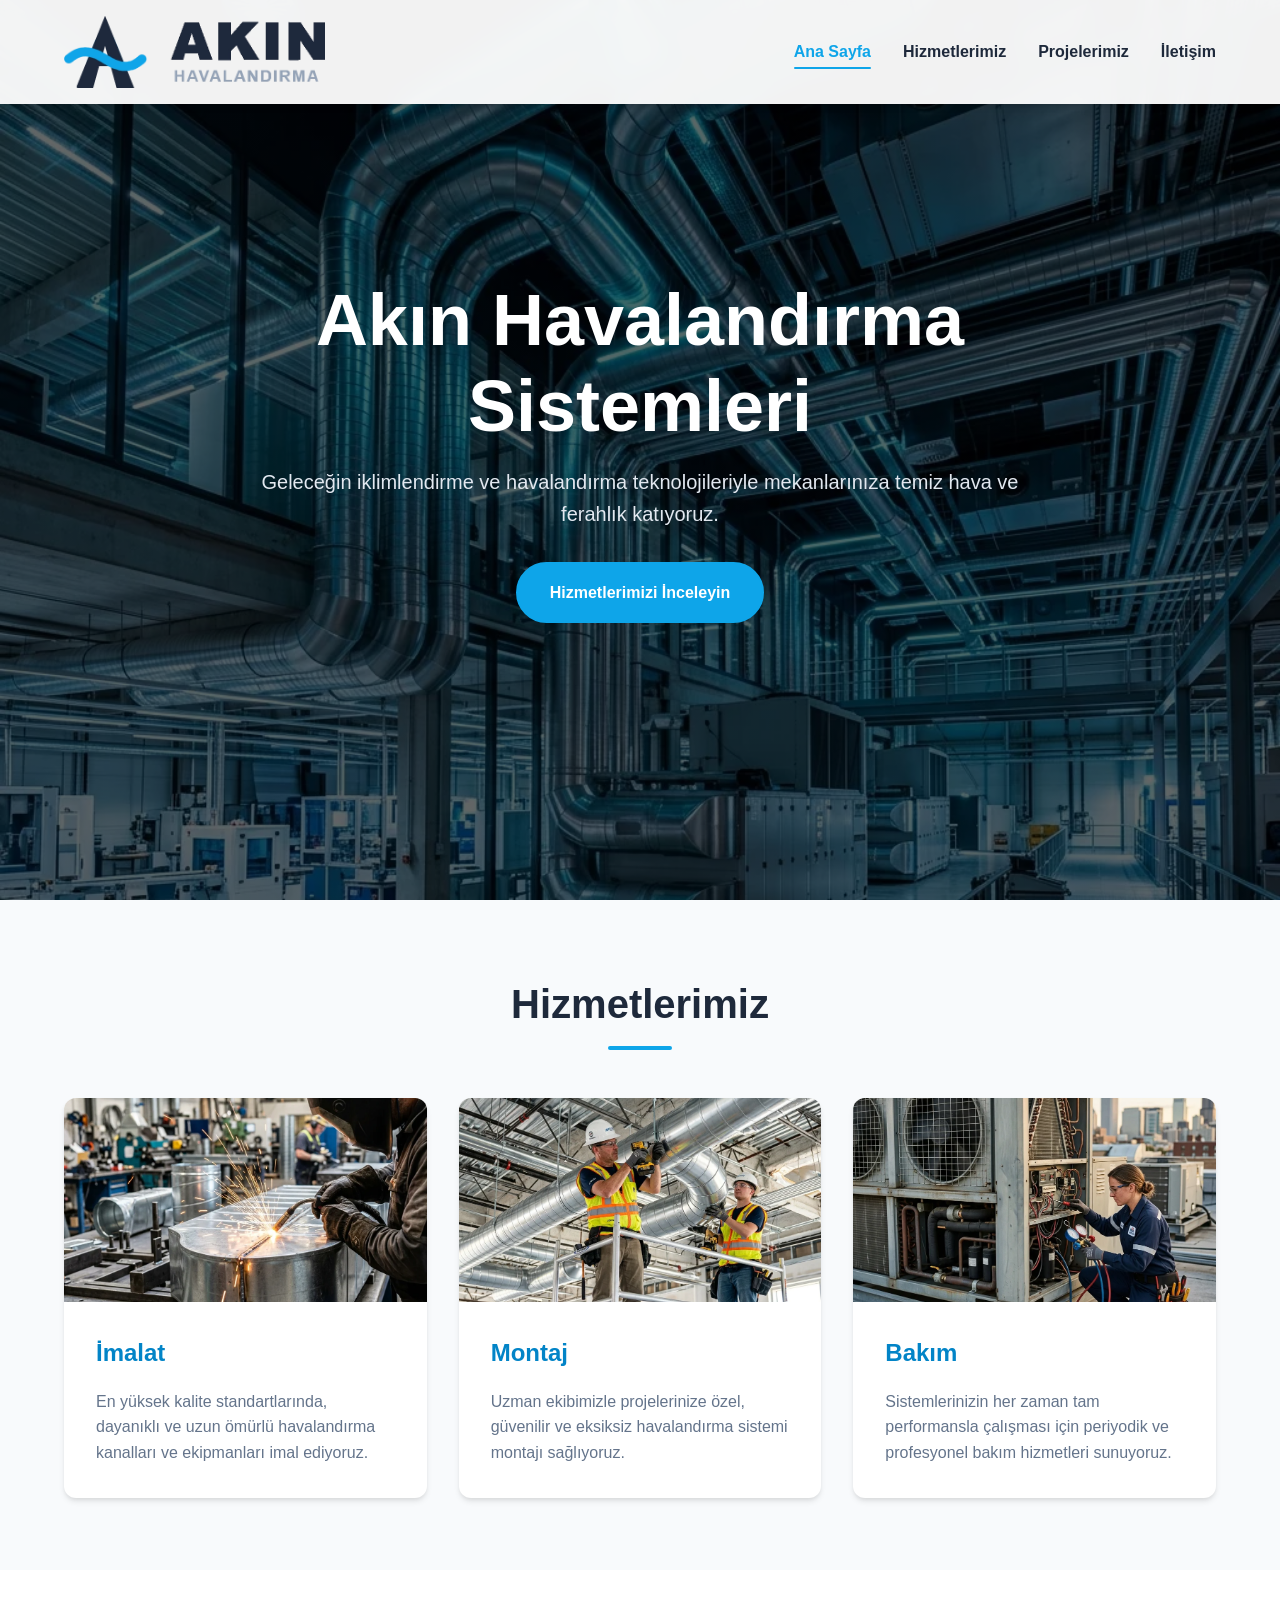
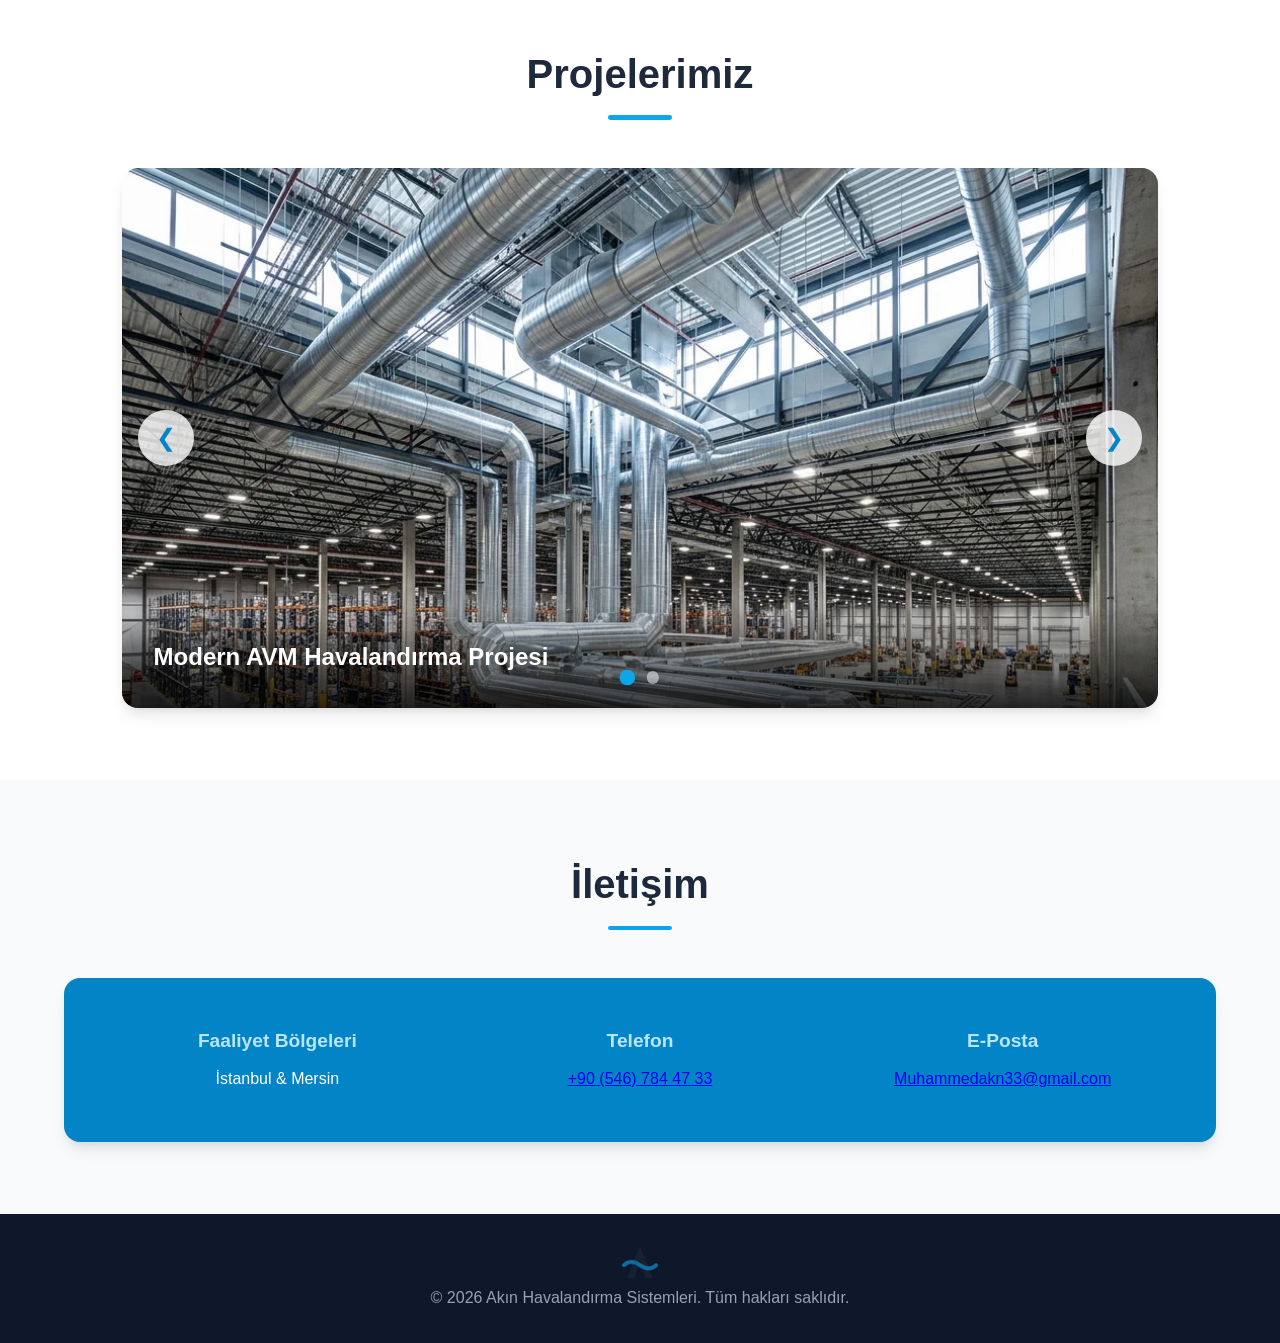
==== index.html @ 865e9de1 "Initial commit" ====
<!DOCTYPE html>
<html lang="tr" prefix="og: https://ogp.me/ns#">
<head>
    <meta charset="UTF-8">
    <meta name="viewport" content="width=device-width, initial-scale=1.0, shrink-to-fit=no">

    <!-- ══════════════════════════════════════════
         TEMEL SEO
    ══════════════════════════════════════════ -->
    <title>Akın Havalandırma | Havalandırma Sistemleri</title>

    <!-- Favicon -->
    <link rel="icon" type="image/webp" href="img/ALogo.webp">
    <link rel="shortcut icon" href="img/ALogo.webp">
    <link rel="apple-touch-icon" href="img/ALogo.webp">

    <meta name="description" content="Akın Havalandırma Sistemleri; endüstriyel ve ticari tesisler için havalandırma kanalı imalatı, sistem montajı ve periyodik bakım hizmetleri sunar. İstanbul ve Mersin'de güvenilir, profesyonel ve uygun fiyatlı iklimlendirme çözümleri.">

    <meta name="keywords" content="
        havalandırma sistemleri, havalandırma imalat, havalandırma montaj, havalandırma bakım,
        endüstriyel havalandırma, ticari havalandırma, iklimlendirme sistemleri,
        havalandırma kanalı, aspiratör montajı, fan montajı, kanal imalatı,
        HVAC, HVAC sistemleri, HVAC montaj, HVAC bakım,
        mekanik tesisat, iklimlendirme, klima sistemleri, taze hava ünitesi,
        aspiratör servisi, filtre bakımı, havalandırma tamir, kanal temizliği,
        fabrika havalandırma, AVM havalandırma, ofis havalandırma, depo havalandırma,
        akın havalandırma, akin havalandirma, havalandırma şirketi,
        istanbul havalandırma, istanbul havalandırma firması, istanbul hvac,
        istanbul havalandırma montaj, istanbul havalandırma bakım, istanbul havalandırma imalat,
        mersin havalandırma, mersin havalandırma firması, mersin hvac,
        mersin havalandırma montaj, mersin havalandırma bakım, mersin havalandırma imalat,
        havalandırma firması fiyatları, profesyonel havalandırma, endüstriyel iklimlendirme
    ">

    <meta name="robots" content="index, follow, max-snippet:-1, max-image-preview:large, max-video-preview:-1">
    <meta name="googlebot" content="index, follow">
    <meta name="author" content="Akın Havalandırma Sistemleri">
    <meta name="copyright" content="© 2026 Akın Havalandırma Sistemleri">
    <meta name="language" content="Turkish">
    <meta name="revisit-after" content="7 days">
    <meta name="rating" content="general">
    <meta name="referrer" content="strict-origin-when-cross-origin">

    <link rel="canonical" href="https://akinhavalandirma.com/">

    <!-- ══════════════════════════════════════════
         COĞRAFİ & YEREL SEO
    ══════════════════════════════════════════ -->
    <meta name="geo.region" content="TR">
    <meta name="geo.placename" content="İstanbul, Mersin, Türkiye">
    <meta name="geo.position" content="41.0082;28.9784">
    <meta name="ICBM" content="41.0082, 28.9784">

    <!-- ══════════════════════════════════════════
         OPEN GRAPH (Facebook, LinkedIn, WhatsApp)
    ══════════════════════════════════════════ -->
    <meta property="og:type" content="website">
    <meta property="og:site_name" content="Akın Havalandırma Sistemleri">
    <meta property="og:title" content="Akın Havalandırma Sistemleri | İmalat · Montaj · Bakım">
    <meta property="og:description" content="Endüstriyel ve ticari tesisler için profesyonel havalandırma kanalı imalatı, sistem montajı ve periyodik bakım hizmetleri. İstanbul ve Mersin'de güvenilir HVAC çözümleri.">
    <meta property="og:url" content="https://akinhavalandirma.com/">
    <meta property="og:image" content="https://akinhavalandirma.com/img/hero_bg.webp">
    <meta property="og:image:alt" content="Akın Havalandırma Sistemleri — Profesyonel Havalandırma">
    <meta property="og:image:width" content="1200">
    <meta property="og:image:height" content="630">
    <meta property="og:locale" content="tr_TR">
    <meta property="og:locale:alternate" content="en_US">

    <!-- ══════════════════════════════════════════
         TWITTER / X CARD
    ══════════════════════════════════════════ -->
    <meta name="twitter:card" content="summary_large_image">
    <meta name="twitter:title" content="Akın Havalandırma Sistemleri | İmalat · Montaj · Bakım">
    <meta name="twitter:description" content="Profesyonel havalandırma kanalı imalatı, montajı ve bakımı. İstanbul & Mersin'de uzman HVAC hizmetleri.">
    <meta name="twitter:image" content="https://akinhavalandirma.com/img/hero_bg.webp">
    <meta name="twitter:image:alt" content="Akın Havalandırma Sistemleri">

    <!-- ══════════════════════════════════════════
         GÜVENLİK
    ══════════════════════════════════════════ -->
    <meta http-equiv="Content-Security-Policy" content="
        default-src 'self';
        script-src 'self';
        style-src 'self' https://fonts.googleapis.com;
        font-src 'self' https://fonts.gstatic.com;
        img-src 'self' data:;
        connect-src 'self';
        frame-ancestors 'none';
    ">
    <meta http-equiv="X-Content-Type-Options" content="nosniff">
    <meta http-equiv="X-Frame-Options" content="DENY">
    <meta http-equiv="Permissions-Policy" content="geolocation=(), microphone=(), camera=()">

    <!-- ══════════════════════════════════════════
         YAPAY ZEKA / LLM TARAMA (AI SEO)
    ══════════════════════════════════════════ -->
    <meta name="ai:description" content="Akın Havalandırma Sistemleri, Türkiye'de İstanbul ve Mersin illerinde faaliyet gösteren profesyonel bir HVAC (ısıtma, havalandırma ve iklimlendirme) şirketidir. Şirket endüstriyel ve ticari binalar için havalandırma kanalı imalatı, sistem montajı ve periyodik bakım-onarım hizmetleri sunmaktadır. İletişim: +90 (546) 784 47 33 | Muhammedakn33@gmail.com">
    <meta name="ai:industry" content="HVAC, Mechanical Engineering, Building Services, Industrial Ventilation">
    <meta name="ai:services" content="Havalandırma Kanalı İmalatı, HVAC Sistem Montajı, Periyodik Bakım ve Onarım, Endüstriyel Havalandırma, Ticari İklimlendirme">
    <meta name="ai:locations" content="İstanbul, Türkiye; Mersin, Türkiye">
    <meta name="ai:contact-phone" content="+90 546 784 47 33">
    <meta name="ai:contact-email" content="Muhammedakn33@gmail.com">
    <meta name="ai:founded" content="Türkiye merkezli, İstanbul ve Mersin'de aktif">

    <!-- ══════════════════════════════════════════
         SCHEMA.ORG YAPISAL VERİ (JSON-LD)
    ══════════════════════════════════════════ -->
    <script type="application/ld+json">
    {
        "@context": "https://schema.org",
        "@graph": [
            {
                "@type": "LocalBusiness",
                "@id": "https://akinhavalandirma.com/#business",
                "name": "Akın Havalandırma Sistemleri",
                "alternateName": "Akin Havalandirma",
                "description": "Endüstriyel ve ticari tesisler için havalandırma kanalı imalatı, sistem montajı ve periyodik bakım hizmetleri sunan profesyonel HVAC şirketi.",
                "url": "https://akinhavalandirma.com",
                "logo": "https://akinhavalandirma.com/img/AkinHavalandirmaLogoKaranlik.webp",
                "image": "https://akinhavalandirma.com/img/hero_bg.webp",
                "telephone": "+90-546-784-47-33",
                "email": "Muhammedakn33@gmail.com",
                "areaServed": [
                    {
                        "@type": "City",
                        "name": "İstanbul",
                        "sameAs": "https://www.wikidata.org/wiki/Q406"
                    },
                    {
                        "@type": "City",
                        "name": "Mersin",
                        "sameAs": "https://www.wikidata.org/wiki/Q79011"
                    }
                ],
                "address": {
                    "@type": "PostalAddress",
                    "addressCountry": "TR",
                    "addressLocality": "İstanbul"
                },
                "priceRange": "₺₺",
                "currenciesAccepted": "TRY",
                "paymentAccepted": "Nakit, Banka Havalesi",
                "openingHoursSpecification": [
                    {
                        "@type": "OpeningHoursSpecification",
                        "dayOfWeek": ["Monday","Tuesday","Wednesday","Thursday","Friday"],
                        "opens": "08:00",
                        "closes": "18:00"
                    }
                ],
                "sameAs": [],
                "hasOfferCatalog": {
                    "@type": "OfferCatalog",
                    "name": "Havalandırma Hizmetleri",
                    "itemListElement": [
                        {
                            "@type": "Offer",
                            "itemOffered": {
                                "@type": "Service",
                                "name": "Havalandırma Kanalı İmalatı",
                                "description": "En yüksek kalite standartlarında, dayanıklı ve uzun ömürlü havalandırma kanalları ve ekipmanları imalatı."
                            }
                        },
                        {
                            "@type": "Offer",
                            "itemOffered": {
                                "@type": "Service",
                                "name": "Havalandırma Sistem Montajı",
                                "description": "Uzman ekiple projeye özel, güvenilir ve eksiksiz havalandırma sistemi montajı."
                            }
                        },
                        {
                            "@type": "Offer",
                            "itemOffered": {
                                "@type": "Service",
                                "name": "Periyodik Bakım ve Onarım",
                                "description": "Havalandırma sistemlerinin tam performansla çalışması için profesyonel periyodik bakım hizmetleri."
                            }
                        }
                    ]
                }
            },
            {
                "@type": "WebSite",
                "@id": "https://akinhavalandirma.com/#website",
                "url": "https://akinhavalandirma.com",
                "name": "Akın Havalandırma Sistemleri",
                "description": "Profesyonel HVAC ve havalandırma hizmetleri — İstanbul & Mersin",
                "inLanguage": "tr-TR",
                "publisher": {
                    "@id": "https://akinhavalandirma.com/#business"
                }
            },
            {
                "@type": "BreadcrumbList",
                "itemListElement": [
                    {
                        "@type": "ListItem",
                        "position": 1,
                        "name": "Ana Sayfa",
                        "item": "https://akinhavalandirma.com/"
                    },
                    {
                        "@type": "ListItem",
                        "position": 2,
                        "name": "Hizmetlerimiz",
                        "item": "https://akinhavalandirma.com/#services"
                    },
                    {
                        "@type": "ListItem",
                        "position": 3,
                        "name": "Projelerimiz",
                        "item": "https://akinhavalandirma.com/#projects"
                    },
                    {
                        "@type": "ListItem",
                        "position": 4,
                        "name": "İletişim",
                        "item": "https://akinhavalandirma.com/#contact"
                    }
                ]
            },
            {
                "@type": "FAQPage",
                "mainEntity": [
                    {
                        "@type": "Question",
                        "name": "Hangi illerde havalandırma hizmeti veriyorsunuz?",
                        "acceptedAnswer": {
                            "@type": "Answer",
                            "text": "Akın Havalandırma Sistemleri, İstanbul ve Mersin illerinde havalandırma imalat, montaj ve bakım hizmetleri sunmaktadır."
                        }
                    },
                    {
                        "@type": "Question",
                        "name": "Endüstriyel tesisler için havalandırma hizmeti veriyor musunuz?",
                        "acceptedAnswer": {
                            "@type": "Answer",
                            "text": "Evet, fabrikalar, AVM'ler, depolar, ofisler ve her ölçekteki ticari ve endüstriyel tesisler için profesyonel havalandırma çözümleri sunuyoruz."
                        }
                    },
                    {
                        "@type": "Question",
                        "name": "Havalandırma bakımını ne sıklıkla yaptırmalıyım?",
                        "acceptedAnswer": {
                            "@type": "Answer",
                            "text": "Sistemin verimli çalışması için genel olarak yılda en az bir kez periyodik bakım önerilmektedir. Yoğun kullanımlı endüstriyel tesislerde bu süre altı aya indirilebilir."
                        }
                    }
                ]
            }
        ]
    }
    </script>

    <!-- ══════════════════════════════════════════
         FONTS & STİL
    ══════════════════════════════════════════ -->
    <link rel="preconnect" href="https://fonts.googleapis.com">
    <link rel="preconnect" href="https://fonts.gstatic.com" crossorigin>
    <link href="https://fonts.googleapis.com/css2?family=Inter:wght@300;400;600;800&display=swap" rel="stylesheet">
    <link rel="stylesheet" href="style.css">
</head>
<body>

    <!-- Navbar -->
    <nav id="navbar">
        <div class="logo">
            <img src="img/AkinHavalandirmaLogoKaranlik.webp" alt="Akın Havalandırma Logo" class="site-logo">
        </div>
        <ul class="nav-links">
            <div class="nav-slider"></div>
            <li><a href="#hero" class="active">Ana Sayfa</a></li>
            <li><a href="#services">Hizmetlerimiz</a></li>
            <li><a href="#projects">Projelerimiz</a></li>
            <li><a href="#contact">İletişim</a></li>
        </ul>
        <div class="hamburger">
            <span class="bar"></span>
            <span class="bar"></span>
            <span class="bar"></span>
        </div>
    </nav>

    <!-- Ana Sayfa (Hero) -->
    <section id="hero" class="section">
        <div class="hero-content">
            <h1>Akın Havalandırma Sistemleri</h1>
            <p>Geleceğin iklimlendirme ve havalandırma teknolojileriyle mekanlarınıza temiz hava ve ferahlık katıyoruz.</p>
            <a href="#services" class="btn">Hizmetlerimizi İnceleyin</a>
        </div>
    </section>

    <!-- Hizmetlerimiz -->
    <section id="services" class="section">
        <div class="container">
            <h2 class="section-title">Hizmetlerimiz</h2>
            <div class="services-grid">
                <!-- Kart 1 -->
                <div class="service-card">
                    <div class="card-image">
                        <img src="img/imalat.webp" alt="İmalat">
                    </div>
                    <div class="card-body">
                        <h3>İmalat</h3>
                        <p>En yüksek kalite standartlarında, dayanıklı ve uzun ömürlü havalandırma kanalları ve ekipmanları imal ediyoruz.</p>
                    </div>
                </div>
                <!-- Kart 2 -->
                <div class="service-card">
                    <div class="card-image">
                        <img src="img/montaj.webp" alt="Montaj">
                    </div>
                    <div class="card-body">
                        <h3>Montaj</h3>
                        <p>Uzman ekibimizle projelerinize özel, güvenilir ve eksiksiz havalandırma sistemi montajı sağlıyoruz.</p>
                    </div>
                </div>
                <!-- Kart 3 -->
                <div class="service-card">
                    <div class="card-image">
                        <img src="img/bakim.webp" alt="Bakım">
                    </div>
                    <div class="card-body">
                        <h3>Bakım</h3>
                        <p>Sistemlerinizin her zaman tam performansla çalışması için periyodik ve profesyonel bakım hizmetleri sunuyoruz.</p>
                    </div>
                </div>
            </div>
        </div>
    </section>

    <!-- Projelerimiz -->
    <section id="projects" class="section">
        <div class="container">
            <h2 class="section-title">Projelerimiz</h2>
            <div class="slider-container">
                <button class="slider-btn prev-btn" aria-label="Önceki Proje">&#10094;</button>
                <div class="slider-track">
                    <div class="slide">
                        <img src="img/project1.webp" alt="Proje 1">
                        <div class="slide-caption">Modern AVM Havalandırma Projesi</div>
                    </div>
                    <div class="slide">
                        <img src="img/project2.webp" alt="Proje 2">
                        <div class="slide-caption">Endüstriyel Tesis İklimlendirme</div>
                    </div>
                </div>
                <button class="slider-btn next-btn" aria-label="Sonraki Proje">&#10095;</button>
                <div class="slider-dots">
                    <span class="dot active" data-index="0"></span>
                    <span class="dot" data-index="1"></span>
                </div>
            </div>
        </div>
    </section>

    <!-- İletişim -->
    <section id="contact" class="section">
        <div class="container">
            <h2 class="section-title">İletişim</h2>
            <div class="contact-content">
                <div class="contact-info">
                    <div class="info-item">
                        <h4>Faaliyet Bölgeleri</h4>
                        <p>İstanbul & Mersin</p>
                    </div>
                    <div class="info-item">
                        <h4>Telefon</h4>
                        <p><a href="tel:+905467844733" style="color: inherit; text-decoration: none;">+90 (546) 784 47 33</a></p>
                    </div>
                    <div class="info-item">
                        <h4>E-Posta</h4>
                        <p><a href="mailto:Muhammedakn33@gmail.com" style="color: inherit; text-decoration: none;">Muhammedakn33@gmail.com</a></p>
                    </div>
                </div>
            </div>
        </div>
    </section>

    <footer>
        <div class="container" style="display: flex; flex-direction: column; align-items: center; gap: 15px;">
            <img src="img/ALogo.webp" alt="Akın Havalandırma A Logo" class="footer-logo">
            <p>&copy; 2026 Akın Havalandırma Sistemleri. Tüm hakları saklıdır.</p>
        </div>
    </footer>

    <script src="script.js"></script>
</body>
</html>
---- style.css ----
/* CSS Değişkenleri (Tema) */
:root {
    --primary-color: #0ea5e9; /* Cyan / Blue */
    --primary-dark: #0284c7;
    --text-main: #1e293b;
    --text-muted: #64748b;
    --bg-light: #f8fafc;
    --bg-white: #ffffff;
    --navbar-bg: rgba(255, 255, 255, 0.95);
    --shadow-sm: 0 4px 6px -1px rgba(0, 0, 0, 0.1), 0 2px 4px -1px rgba(0, 0, 0, 0.06);
    --shadow-lg: 0 10px 15px -3px rgba(0, 0, 0, 0.1), 0 4px 6px -2px rgba(0, 0, 0, 0.05);
    --shadow-hover: 0 20px 25px -5px rgba(0, 0, 0, 0.1), 0 10px 10px -5px rgba(0, 0, 0, 0.04);
    --transition: all 0.3s ease;
    --section-padding: 8vh 5%;
}

/* Genel Sıfırlama */
* {
    margin: 0;
    padding: 0;
    box-sizing: border-box;
}

html {
    scroll-behavior: smooth;
    font-size: 16px;
}

body {
    font-family: 'Inter', sans-serif;
    color: var(--text-main);
    background-color: var(--bg-light);
    line-height: 1.6;
    overflow-x: hidden;
}

.container {
    max-width: 1200px;
    margin: 0 auto;
    width: 100%;
}

.section-title {
    text-align: center;
    font-size: 2.5rem;
    font-weight: 800;
    margin-bottom: 3rem;
    color: var(--text-main);
    position: relative;
}

.section-title::after {
    content: '';
    display: block;
    width: 4rem;
    height: 0.3rem;
    background: var(--primary-color);
    margin: 0.6rem auto 0;
    border-radius: 0.15rem;
}

/* Buton */
.btn {
    display: inline-block;
    padding: 1rem 2rem;
    background-color: var(--primary-color);
    color: white;
    text-decoration: none;
    font-weight: 600;
    border-radius: 50px;
    transition: var(--transition);
    border: 2px solid var(--primary-color);
}

.btn:hover {
    background-color: transparent;
    color: var(--primary-color);
}

/* Navbar */
#navbar {
    position: fixed;
    top: 0;
    width: 100%;
    display: flex;
    justify-content: space-between;
    align-items: center;
    padding: 1rem 5%;
    background-color: var(--navbar-bg);
    backdrop-filter: blur(10px);
    z-index: 1000;
    box-shadow: var(--shadow-sm);
    transition: var(--transition);
}

#navbar .logo {
    font-size: 1.5rem;
    font-weight: 800;
    color: var(--primary-dark);
}

.site-logo {
    max-height: 8vh;
    max-width: 60vw;
    width: auto;
    height: auto;
    display: block;
}

.nav-links {
    list-style: none;
    display: flex;
    gap: 2rem;
    position: relative; /* For .nav-slider positioning */
}

.nav-slider {
    position: absolute;
    bottom: -4px;
    left: 0;
    height: 2px;
    background-color: var(--primary-color);
    transition: transform 0.3s ease, width 0.3s ease;
    pointer-events: none;
    border-radius: 2px;
}

.nav-links a {
    text-decoration: none;
    color: var(--text-main);
    font-weight: 600;
    font-size: 1rem;
    transition: var(--transition);
    position: relative;
}

.nav-links a:hover,
.nav-links a.active {
    color: var(--primary-color);
}

.hamburger {
    display: none;
    cursor: pointer;
}

.hamburger .bar {
    display: block;
    width: 1.8rem;
    height: 0.2rem;
    margin: 0.3rem auto;
    transition: var(--transition);
    background-color: var(--text-main);
}

/* Hero Section */
#hero {
    height: 100vh;
    display: flex;
    align-items: center;
    justify-content: center;
    text-align: center;
    background: linear-gradient(rgba(0,0,0,0.6), rgba(0,0,0,0.6)), url('img/hero_bg.webp') center/cover no-repeat;
    color: white;
    padding: 0 5%;
}

.hero-content {
    max-width: 800px;
    animation: fadeIn 1.5s ease;
}

.hero-content h1 {
    font-size: clamp(2rem, 8vw, 4.5rem);
    font-weight: 800;
    margin-bottom: 1rem;
    line-height: 1.2;
    word-wrap: break-word;
    hyphens: auto;
}

.hero-content p {
    font-size: clamp(1rem, 2vw, 1.25rem);
    margin-bottom: 2rem;
    color: #e2e8f0;
}

@keyframes fadeIn {
    from { opacity: 0; transform: translateY(20px); }
    to { opacity: 1; transform: translateY(0); }
}

/* Hizmetlerimiz */
#services {
    padding: var(--section-padding);
    background-color: var(--bg-light);
}

.services-grid {
    display: grid;
    grid-template-columns: repeat(auto-fit, minmax(300px, 1fr));
    gap: 2rem;
}

.service-card {
    background-color: var(--bg-white);
    border-radius: 12px;
    overflow: hidden;
    box-shadow: var(--shadow-sm);
    transition: var(--transition);
    display: flex;
    flex-direction: column;
}

.service-card:hover {
    transform: translateY(-10px);
    box-shadow: var(--shadow-hover);
}

.card-image {
    width: 100%;
    aspect-ratio: 16/9;
    height: auto;
    overflow: hidden;
}

.card-image img {
    width: 100%;
    height: 100%;
    object-fit: cover;
    transition: transform 0.5s ease;
}

.service-card:hover .card-image img {
    transform: scale(1.05);
}

.card-body {
    padding: 2rem;
    flex-grow: 1;
}

.card-body h3 {
    font-size: 1.5rem;
    margin-bottom: 1rem;
    color: var(--primary-dark);
}

.card-body p {
    color: var(--text-muted);
}

/* Projelerimiz */
#projects {
    padding: var(--section-padding);
    background-color: var(--bg-white);
}

.slider-container {
    position: relative;
    max-width: 90%;
    margin: 0 auto;
    border-radius: 1rem;
    overflow: hidden;
    box-shadow: var(--shadow-lg);
}

.slider-track {
    display: flex;
    transition: transform 0.5s ease-in-out;
    width: 100%;
}

.slide {
    min-width: 100%;
    position: relative;
}

.slide img {
    width: 100%;
    height: 60vh;
    object-fit: cover;
    display: block;
}

.slide-caption {
    position: absolute;
    bottom: 0;
    left: 0;
    width: 100%;
    padding: 2rem;
    background: linear-gradient(transparent, rgba(0,0,0,0.8));
    color: white;
    font-size: 1.5rem;
    font-weight: 600;
}

.slider-btn {
    position: absolute;
    top: 50%;
    transform: translateY(-50%);
    background: rgba(255, 255, 255, 0.8);
    border: none;
    width: 3.5rem;
    height: 3.5rem;
    border-radius: 50%;
    font-size: 1.5rem;
    cursor: pointer;
    z-index: 10;
    transition: var(--transition);
    display: flex;
    align-items: center;
    justify-content: center;
    color: var(--primary-dark);
}

.slider-btn:hover {
    background: var(--primary-color);
    color: white;
}

.prev-btn { left: 1rem; }
.next-btn { right: 1rem; }

.slider-dots {
    position: absolute;
    bottom: 1.5rem;
    left: 50%;
    transform: translateX(-50%);
    display: flex;
    gap: 0.8rem;
    z-index: 10;
}

.dot {
    width: 0.8rem;
    height: 0.8rem;
    background: rgba(255,255,255,0.5);
    border-radius: 50%;
    cursor: pointer;
    transition: var(--transition);
}

.dot.active {
    background: var(--primary-color);
    transform: scale(1.2);
}

/* İletişim */
#contact {
    padding: var(--section-padding);
    background-color: var(--bg-light);
}

.contact-content {
    background-color: var(--primary-dark);
    border-radius: 16px;
    padding: 3rem;
    color: white;
    box-shadow: var(--shadow-lg);
    text-align: center;
}

.contact-info {
    display: flex;
    flex-wrap: wrap;
    gap: 2rem;
    justify-content: space-around;
}

.info-item {
    flex: 1;
    min-width: 250px;
}

.info-item h4 {
    font-size: 1.2rem;
    margin-bottom: 0.5rem;
    color: #bae6fd;
}

.info-item p {
    font-size: 1rem;
    line-height: 1.8;
}

/* Footer */
footer {
    background-color: #0f172a;
    color: #94a3b8;
    text-align: center;
    padding: 2rem 5%;
}

.footer-logo {
    height: 32px;
    width: auto;
    opacity: 0.6;
}

/* Scroll Offset — fixed navbar yüksekliği kadar */
/* Masaüstü */
.section {
    scroll-margin-top: 90px;
}

/* Responsive */
@media (max-width: 768px) {
    .nav-links {
        position: absolute;
        right: -100%;
        top: 100%;
        flex-direction: column;
        background-color: var(--navbar-bg);
        width: 100%;
        text-align: center;
        transition: 0.3s;
        box-shadow: 0 10px 10px rgba(0,0,0,0.1);
        padding: 2rem 0;
        gap: 1.5rem;
    }
    
    .nav-links.active {
        right: 0;
    }
    
    .nav-slider {
        display: none;
    }
    
    .hamburger {
        display: block;
    }
    
    .hamburger.toggle .bar:nth-child(1) {
        transform: translateY(8px) rotate(45deg);
    }
    .hamburger.toggle .bar:nth-child(2) {
        opacity: 0;
    }
    .hamburger.toggle .bar:nth-child(3) {
        transform: translateY(-8px) rotate(-45deg);
    }
    
    .slide img {
        height: 40vh;
    }
    
    .contact-content {
        padding: 2rem 1rem;
    }

    /* Tablet & mobil için navbar biraz daha kısa */
    .section {
        scroll-margin-top: 72px;
    }
}

/* Küçük telefon */
@media (max-width: 480px) {
    .section {
        scroll-margin-top: 65px;
    }
}
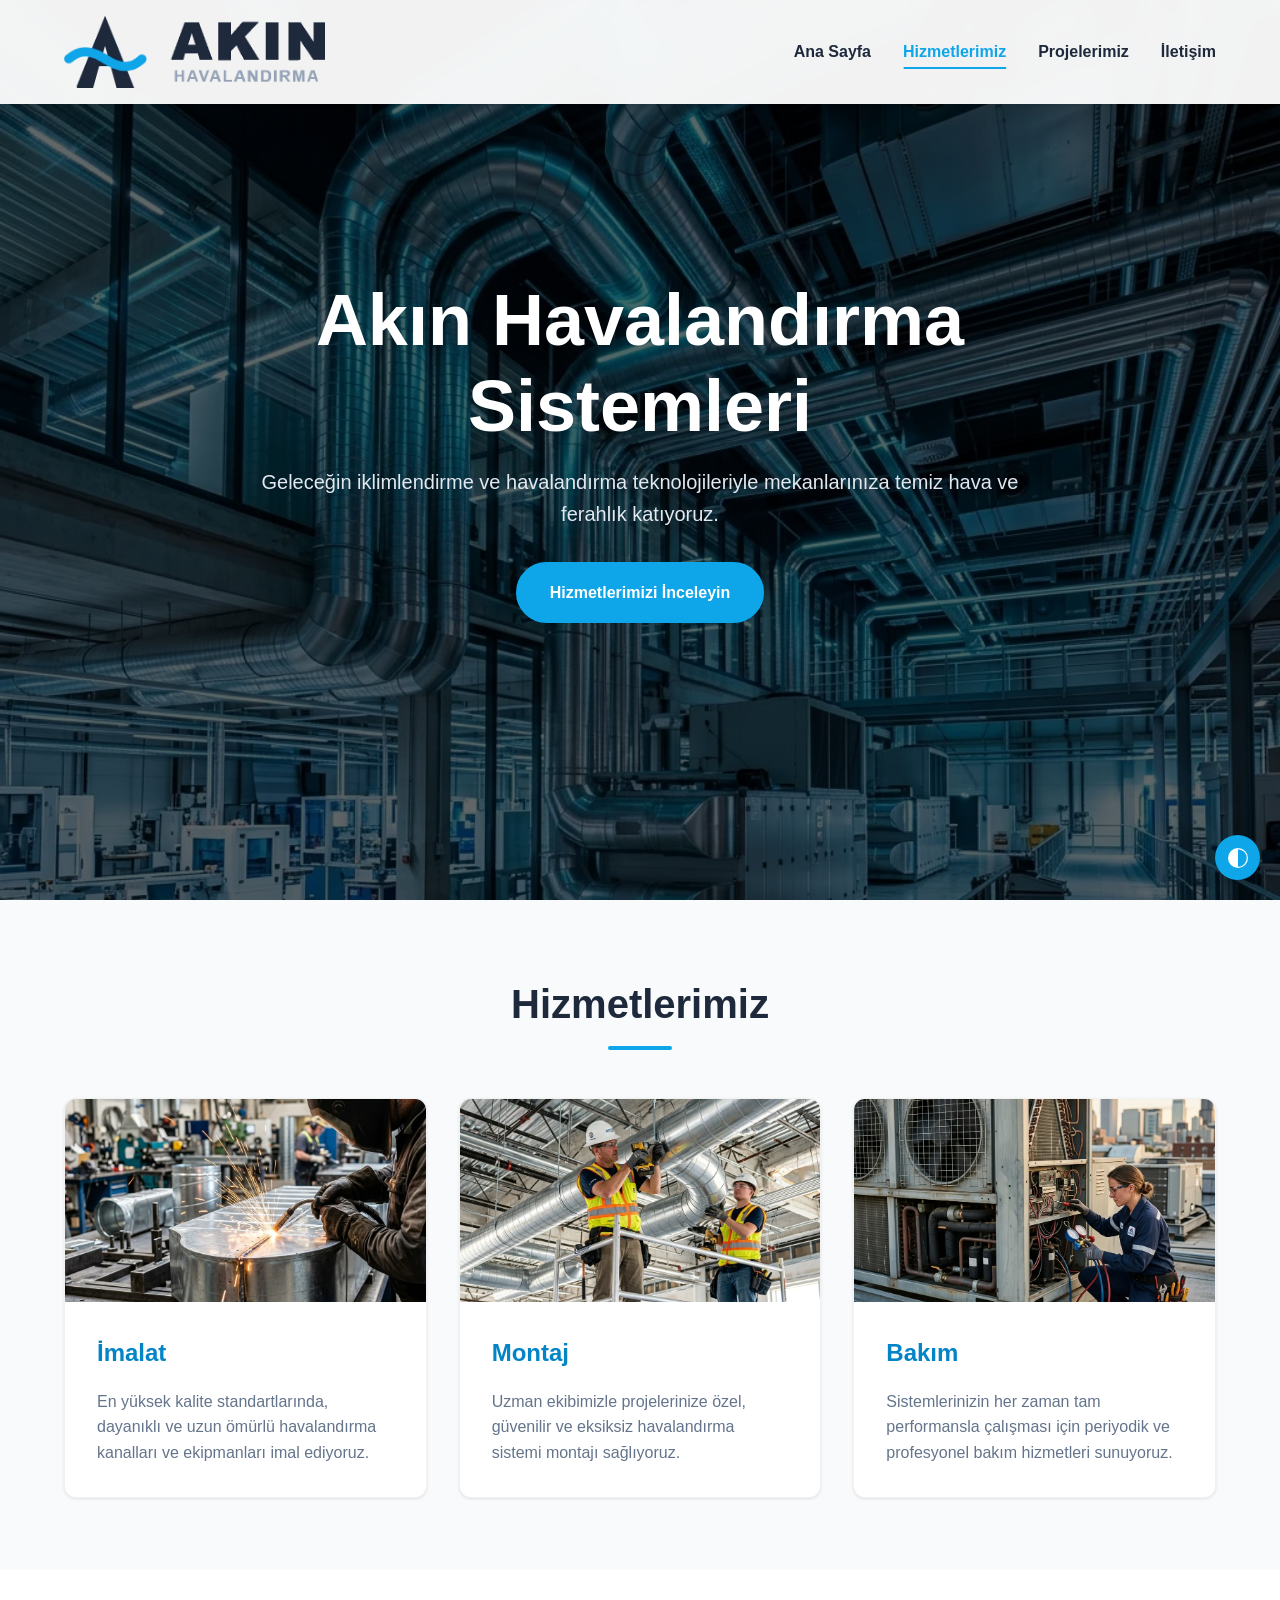
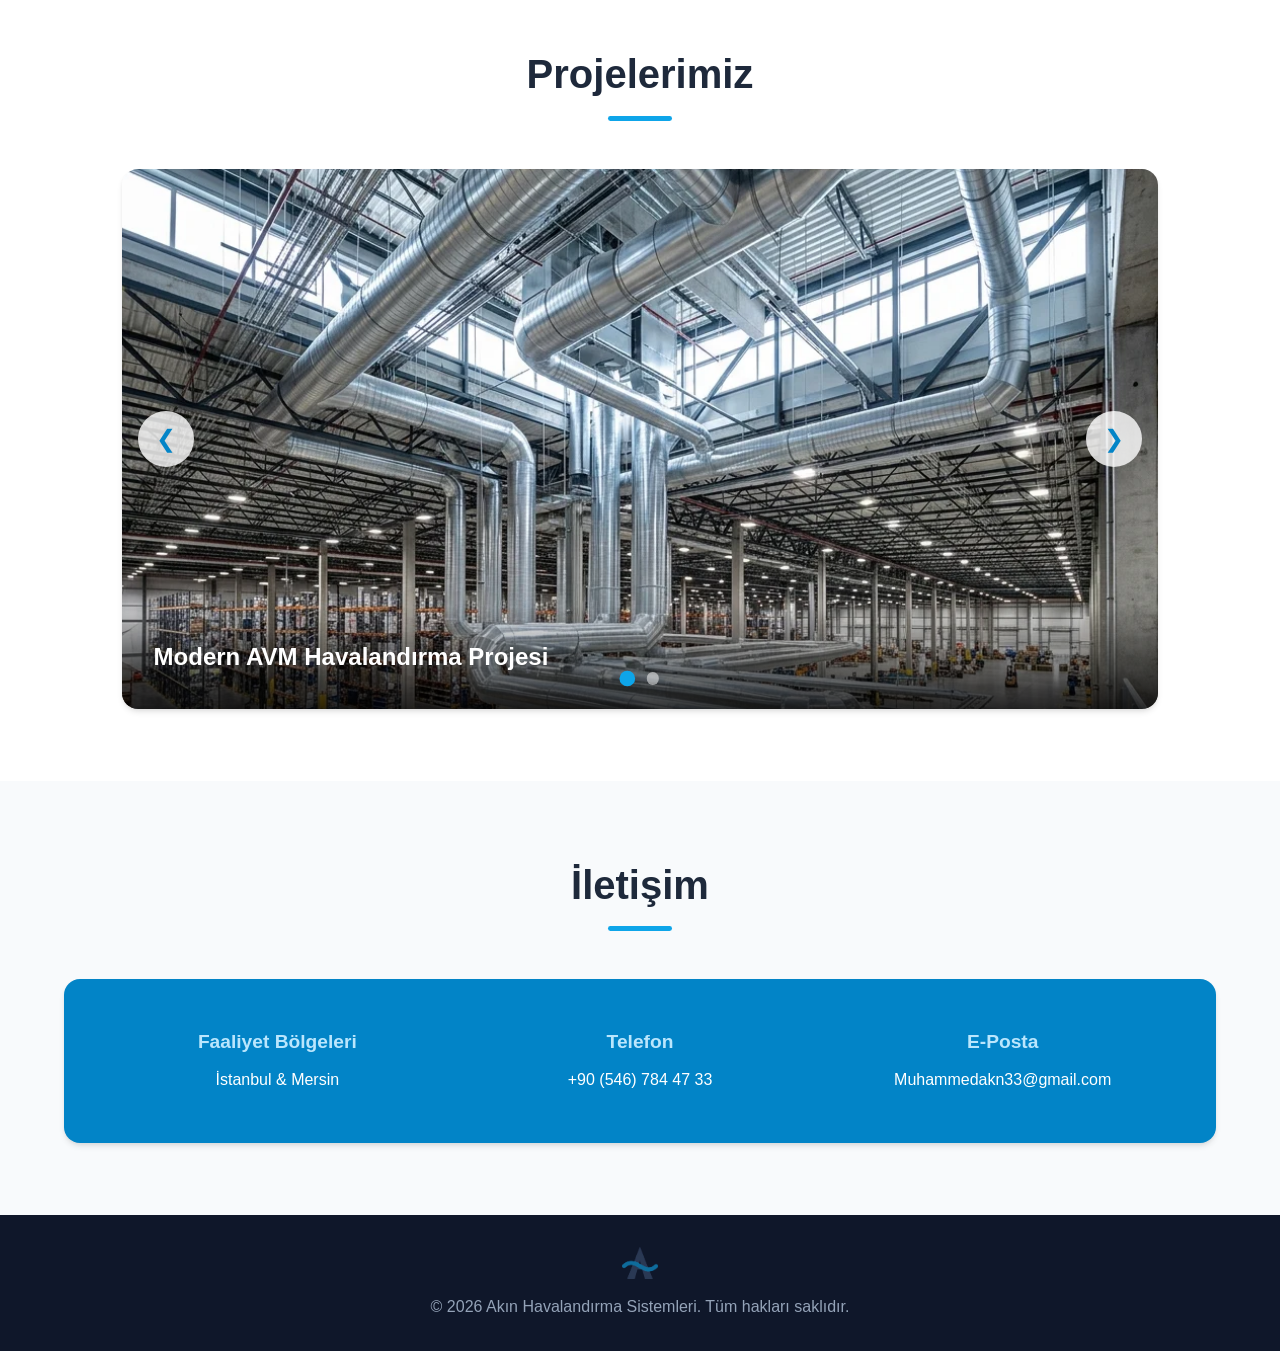
==== commit f593b65f: "Koyu/Açık tema desteği, dinamik logolar ve e-posta güvenliği eklendi Koyu, açık ve sistem teması seç" ====
--- a/index.html
+++ b/index.html
@@ -80,8 +80,8 @@
     ══════════════════════════════════════════ -->
     <meta http-equiv="Content-Security-Policy" content="
         default-src 'self';
-        script-src 'self';
-        style-src 'self' https://fonts.googleapis.com;
+        script-src 'self' 'unsafe-inline';
+        style-src 'self' 'unsafe-inline' https://fonts.googleapis.com;
         font-src 'self' https://fonts.gstatic.com;
         img-src 'self' data:;
         connect-src 'self';
@@ -99,7 +99,6 @@
     <meta name="ai:services" content="Havalandırma Kanalı İmalatı, HVAC Sistem Montajı, Periyodik Bakım ve Onarım, Endüstriyel Havalandırma, Ticari İklimlendirme">
     <meta name="ai:locations" content="İstanbul, Türkiye; Mersin, Türkiye">
     <meta name="ai:contact-phone" content="+90 546 784 47 33">
-    <meta name="ai:contact-email" content="Muhammedakn33@gmail.com">
     <meta name="ai:founded" content="Türkiye merkezli, İstanbul ve Mersin'de aktif">
 
     <!-- ══════════════════════════════════════════
@@ -116,10 +115,9 @@
                 "alternateName": "Akin Havalandirma",
                 "description": "Endüstriyel ve ticari tesisler için havalandırma kanalı imalatı, sistem montajı ve periyodik bakım hizmetleri sunan profesyonel HVAC şirketi.",
                 "url": "https://akinhavalandirma.com",
-                "logo": "https://akinhavalandirma.com/img/AkinHavalandirmaLogoKaranlik.webp",
+                "logo": "https://akinhavalandirma.com/img/AkinHavalandirmaLogo4dark.webp",
                 "image": "https://akinhavalandirma.com/img/hero_bg.webp",
                 "telephone": "+90-546-784-47-33",
-                "email": "Muhammedakn33@gmail.com",
                 "areaServed": [
                     {
                         "@type": "City",
@@ -260,13 +258,27 @@
     <link rel="preconnect" href="https://fonts.gstatic.com" crossorigin>
     <link href="https://fonts.googleapis.com/css2?family=Inter:wght@300;400;600;800&display=swap" rel="stylesheet">
     <link rel="stylesheet" href="style.css">
+    <script>
+        // Tema Seçimi (Sayfa yüklenmeden önce çalışır - FOUC önlemek için)
+        const getStoredTheme = () => localStorage.getItem('theme');
+        const getPreferredTheme = () => {
+            const storedTheme = getStoredTheme();
+            if (storedTheme) return storedTheme;
+            return window.matchMedia('(prefers-color-scheme: dark)').matches ? 'dark' : 'light';
+        };
+        const setTheme = theme => {
+            let appliedTheme = theme === 'auto' ? (window.matchMedia('(prefers-color-scheme: dark)').matches ? 'dark' : 'light') : theme;
+            document.documentElement.setAttribute('data-theme', appliedTheme);
+        };
+        setTheme(getPreferredTheme());
+    </script>
 </head>
 <body>
 
     <!-- Navbar -->
     <nav id="navbar">
         <div class="logo">
-            <img src="img/AkinHavalandirmaLogoKaranlik.webp" alt="Akın Havalandırma Logo" class="site-logo">
+            <img src="img/AkinHavalandirmaLogo4light.webp" alt="Akın Havalandırma Logo" class="site-logo" id="navbar-logo">
         </div>
         <ul class="nav-links">
             <div class="nav-slider"></div>
@@ -371,7 +383,7 @@
                     </div>
                     <div class="info-item">
                         <h4>E-Posta</h4>
-                        <p><a href="mailto:Muhammedakn33@gmail.com" style="color: inherit; text-decoration: none;">Muhammedakn33@gmail.com</a></p>
+                        <p><a href="#" class="protected-email" data-u="Muhammedakn33" data-d="gmail.com" style="color: inherit; text-decoration: none;">E-Posta Adresini Göster</a></p>
                     </div>
                 </div>
             </div>
@@ -380,10 +392,47 @@
 
     <footer>
         <div class="container" style="display: flex; flex-direction: column; align-items: center; gap: 15px;">
-            <img src="img/ALogo.webp" alt="Akın Havalandırma A Logo" class="footer-logo">
+            <img src="img/ALogo4dark.webp" alt="Akın Havalandırma A Logo" class="footer-logo" id="footer-logo">
             <p>&copy; 2026 Akın Havalandırma Sistemleri. Tüm hakları saklıdır.</p>
         </div>
     </footer>
+
+    <div class="theme-toggle-wrapper">
+        <!-- SVG Icons for Theme Toggle -->
+        <svg xmlns="http://www.w3.org/2000/svg" width="0" height="0" style="position: absolute; display: none !important; visibility: hidden; pointer-events: none;">
+            <symbol id="check2" viewBox="0 0 16 16">
+                <path d="M13.854 3.646a.5.5 0 0 1 0 .708l-7 7a.5.5 0 0 1-.708 0l-3.5-3.5a.5.5 0 1 1 .708-.708L6.5 10.293l6.646-6.647a.5.5 0 0 1 .708 0z"></path>
+            </symbol>
+            <symbol id="circle-half" viewBox="0 0 16 16">
+                <path d="M8 15A7 7 0 1 0 8 1v14zm0 1A8 8 0 1 1 8 0a8 8 0 0 1 0 16z"></path>
+            </symbol>
+            <symbol id="moon-stars-fill" viewBox="0 0 16 16">
+                <path d="M6 .278a.768.768 0 0 1 .08.858 7.208 7.208 0 0 0-.878 3.46c0 4.021 3.278 7.277 7.318 7.277.527 0 1.04-.055 1.533-.16a.787.787 0 0 1 .81.316.733.733 0 0 1-.031.893A8.349 8.349 0 0 1 8.344 16C3.734 16 0 12.286 0 7.71 0 4.266 2.114 1.312 5.124.06A.752.752 0 0 1 6 .278z"></path>
+                <path d="M10.794 3.148a.217.217 0 0 1 .412 0l.387 1.162c.173.518.579.924 1.097 1.097l1.162.387a.217.217 0 0 1 0 .412l-1.162.387a1.734 1.734 0 0 0-1.097 1.097l-.387 1.162a.217.217 0 0 1-.412 0l-.387-1.162A1.734 1.734 0 0 0 9.31 6.593l-1.162-.387a.217.217 0 0 1 0-.412l1.162-.387a1.734 1.734 0 0 0 1.097-1.097l.387-1.162zM13.863.099a.145.145 0 0 1 .274 0l.258.774c.115.346.386.617.732.732l.774.258a.145.145 0 0 1 0 .274l-.774.258a1.156 1.156 0 0 0-.732.732l-.258.774a.145.145 0 0 1-.274 0l-.258-.774a1.156 1.156 0 0 0-.732-.732l-.774-.258a.145.145 0 0 1 0-.274l.774-.258c.346-.115.617-.386.732-.732L13.863.1z"></path>
+            </symbol>
+            <symbol id="sun-fill" viewBox="0 0 16 16">
+                <path d="M8 12a4 4 0 1 0 0-8 4 4 0 0 0 0 8zM8 0a.5.5 0 0 1 .5.5v2a.5.5 0 0 1-1 0v-2A.5.5 0 0 1 8 0zm0 13a.5.5 0 0 1 .5.5v2a.5.5 0 0 1-1 0v-2A.5.5 0 0 1 8 13zm8-5a.5.5 0 0 1-.5.5h-2a.5.5 0 0 1 0-1h2a.5.5 0 0 1 .5.5zM3 8a.5.5 0 0 1-.5.5h-2a.5.5 0 0 1 0-1h2A.5.5 0 0 1 3 8zm10.657-5.657a.5.5 0 0 1 0 .707l-1.414 1.415a.5.5 0 1 1-.707-.708l1.414-1.414a.5.5 0 0 1 .707 0zm-9.193 9.193a.5.5 0 0 1 0 .707L3.05 13.657a.5.5 0 0 1-.707-.707l1.414-1.414a.5.5 0 0 1 .707 0zm9.193 2.121a.5.5 0 0 1-.707 0l-1.414-1.414a.5.5 0 0 1 .707-.707l1.414 1.414a.5.5 0 0 1 0 .707zM4.464 4.465a.5.5 0 0 1-.707 0L2.343 3.05a.5.5 0 1 1 .707-.707l1.414 1.414a.5.5 0 0 1 0 .708z"></path>
+            </symbol>
+        </svg>
+
+        <button class="theme-toggle-btn" id="theme-toggle-btn" aria-label="Temayı değiştir">
+            <svg class="theme-icon-active"><use href="#circle-half"></use></svg>
+        </button>
+        <div class="theme-dropdown" id="theme-dropdown">
+            <button data-theme-value="light">
+                <svg><use href="#sun-fill"></use></svg> Açık
+                <svg class="check-icon"><use href="#check2"></use></svg>
+            </button>
+            <button data-theme-value="dark">
+                <svg><use href="#moon-stars-fill"></use></svg> Koyu
+                <svg class="check-icon"><use href="#check2"></use></svg>
+            </button>
+            <button data-theme-value="auto" class="active">
+                <svg><use href="#circle-half"></use></svg> Otomatik
+                <svg class="check-icon"><use href="#check2"></use></svg>
+            </button>
+        </div>
+    </div>
 
     <script src="script.js"></script>
 </body>
--- a/style.css
+++ b/style.css
@@ -7,11 +7,26 @@
     --bg-light: #f8fafc;
     --bg-white: #ffffff;
     --navbar-bg: rgba(255, 255, 255, 0.95);
-    --shadow-sm: 0 4px 6px -1px rgba(0, 0, 0, 0.1), 0 2px 4px -1px rgba(0, 0, 0, 0.06);
-    --shadow-lg: 0 10px 15px -3px rgba(0, 0, 0, 0.1), 0 4px 6px -2px rgba(0, 0, 0, 0.05);
-    --shadow-hover: 0 20px 25px -5px rgba(0, 0, 0, 0.1), 0 10px 10px -5px rgba(0, 0, 0, 0.04);
+    --shadow-sm: 0 1px 3px rgba(0, 0, 0, 0.1);
+    --shadow-lg: 0 4px 6px -1px rgba(0, 0, 0, 0.1), 0 2px 4px -1px rgba(0, 0, 0, 0.06);
+    --shadow-hover: 0 10px 15px -3px rgba(0, 0, 0, 0.1), 0 4px 6px -2px rgba(0, 0, 0, 0.05);
+    --card-border: 1px solid rgba(0, 0, 0, 0.05);
     --transition: all 0.3s ease;
     --section-padding: 8vh 5%;
+}
+
+:root[data-theme="dark"] {
+    --primary-color: #38bdf8;
+    --primary-dark: #0c4a6e; /* Daha tok bir lacivert (İletişim kutusu için) */
+    --text-main: #f8fafc;
+    --text-muted: #cbd5e1; /* Daha okunabilir gri */
+    --bg-light: #020617; /* Gece mavisi / Çok koyu arka plan */
+    --bg-white: #0f172a; /* Kartlar için biraz daha açık lacivert */
+    --navbar-bg: rgba(2, 6, 23, 0.75); /* Daha şeffaf glass efekti */
+    --shadow-sm: 0 4px 6px -1px rgba(0, 0, 0, 0.8);
+    --shadow-lg: 0 10px 15px -3px rgba(0, 0, 0, 0.8);
+    --shadow-hover: 0 0 30px rgba(56, 189, 248, 0.15), 0 10px 15px -3px rgba(0, 0, 0, 0.8); /* Kartlara mavi parlama efekti */
+    --card-border: 1px solid rgba(255, 255, 255, 0.05); /* Premium ince kenarlık */
 }
 
 /* Genel Sıfırlama */
@@ -32,6 +47,9 @@
     background-color: var(--bg-light);
     line-height: 1.6;
     overflow-x: hidden;
+    display: flex;
+    flex-direction: column;
+    min-height: 100vh;
 }
 
 .container {
@@ -207,7 +225,8 @@
     border-radius: 12px;
     overflow: hidden;
     box-shadow: var(--shadow-sm);
-    transition: var(--transition);
+    transition: transform 0.3s ease, box-shadow 0.3s ease;
+    border: var(--card-border);
     display: flex;
     flex-direction: column;
 }
@@ -390,6 +409,8 @@
     color: #94a3b8;
     text-align: center;
     padding: 2rem 5%;
+    margin-top: auto;
+    width: 100%;
 }
 
 .footer-logo {
@@ -462,3 +483,85 @@
         scroll-margin-top: 65px;
     }
 }
+
+/* Tema Değiştirici (Theme Toggle) */
+.theme-toggle-wrapper {
+    position: fixed;
+    bottom: 20px;
+    right: 20px;
+    z-index: 1500;
+}
+.theme-toggle-btn {
+    background-color: var(--primary-color);
+    color: white;
+    border: none;
+    border-radius: 50%;
+    width: 45px;
+    height: 45px;
+    display: flex;
+    align-items: center;
+    justify-content: center;
+    cursor: pointer;
+    box-shadow: var(--shadow-lg);
+    transition: var(--transition);
+}
+.theme-toggle-btn:hover {
+    background-color: var(--primary-dark);
+}
+.theme-toggle-btn svg {
+    width: 20px;
+    height: 20px;
+    fill: currentColor;
+}
+.theme-dropdown {
+    position: absolute;
+    bottom: 55px;
+    right: 0;
+    background-color: var(--bg-white);
+    border-radius: 8px;
+    box-shadow: var(--shadow-lg);
+    overflow: hidden;
+    display: none;
+    flex-direction: column;
+    min-width: 140px;
+    border: var(--card-border);
+}
+.theme-dropdown.show {
+    display: flex;
+}
+.theme-dropdown button {
+    background: none;
+    border: none;
+    padding: 10px 15px;
+    text-align: left;
+    display: flex;
+    align-items: center;
+    gap: 10px;
+    cursor: pointer;
+    color: var(--text-main);
+    font-size: 0.9rem;
+    transition: var(--transition);
+}
+.theme-dropdown button:hover {
+    background-color: var(--bg-light);
+}
+.theme-dropdown button.active {
+    color: var(--primary-color);
+    font-weight: 600;
+}
+.theme-dropdown button svg {
+    width: 16px;
+    height: 16px;
+    fill: currentColor;
+    opacity: 0.7;
+}
+.theme-dropdown button.active svg {
+    opacity: 1;
+}
+.theme-dropdown .check-icon {
+    margin-left: auto;
+    display: none;
+}
+.theme-dropdown button.active .check-icon {
+    display: block;
+}
